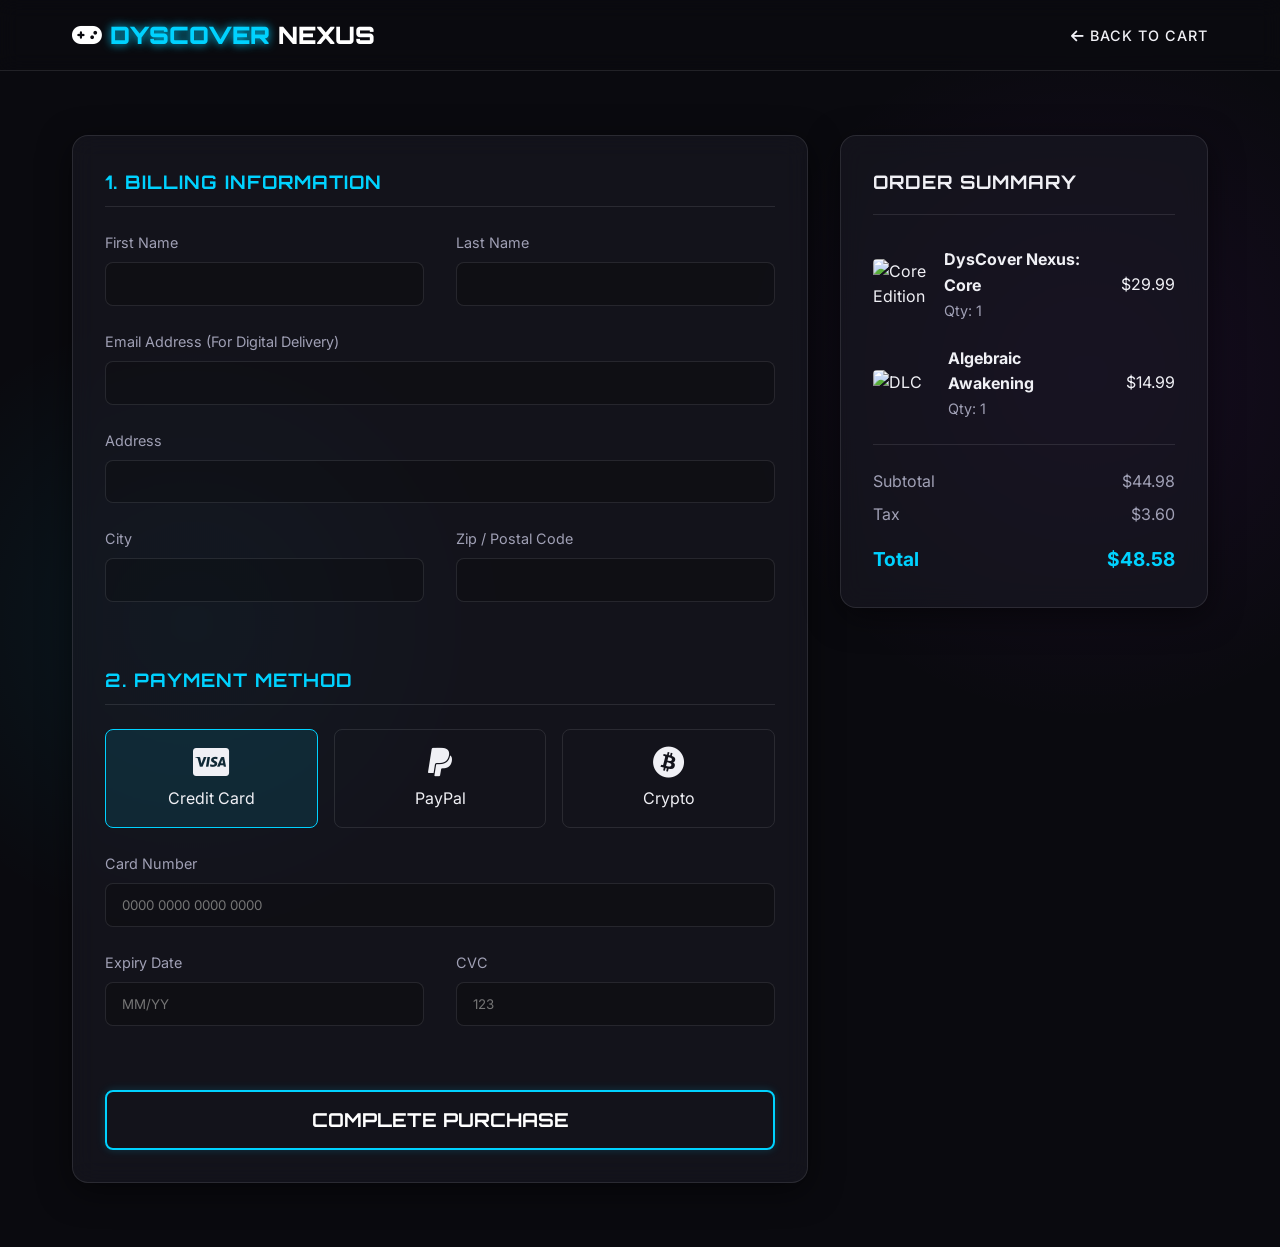
==== pages/checkout.html @ 33b63e37 "Complete UI/UX frontend implementation" ====
<!DOCTYPE html>
<html lang="en">
<head>
    <meta charset="UTF-8">
    <meta name="viewport" content="width=device-width, initial-scale=1.0">
    <title>Checkout - DysCover Nexus</title>
    <link rel="stylesheet" href="../css/style.css">
    <link rel="stylesheet" href="https://cdnjs.cloudflare.com/ajax/libs/font-awesome/6.4.0/css/all.min.css">
    <style>
        .checkout-container {
            margin: 4rem auto;
            display: grid;
            grid-template-columns: 2fr 1fr;
            gap: 2rem;
        }
        .checkout-form {
            padding: 2rem;
        }
        .form-section {
            margin-bottom: 2.5rem;
        }
        .form-section h3 {
            margin-bottom: 1.5rem;
            color: var(--primary);
            border-bottom: 1px solid var(--glass-border);
            padding-bottom: 0.5rem;
        }
        .payment-methods {
            display: flex;
            gap: 1rem;
            margin-bottom: 1.5rem;
        }
        .payment-card {
            flex: 1;
            padding: 1rem;
            border: 1px solid var(--glass-border);
            border-radius: 8px;
            text-align: center;
            cursor: pointer;
            transition: all 0.3s ease;
        }
        .payment-card:hover, .payment-card.active {
            border-color: var(--primary);
            background: rgba(0, 210, 255, 0.1);
        }
        .payment-card i {
            font-size: 2rem;
            margin-bottom: 0.5rem;
        }
        @media (max-width: 992px) {
            .checkout-container { grid-template-columns: 1fr; }
        }
    </style>
</head>
<body>
    <header>
        <div class="container nav-container">
            <a href="../index.html" class="logo">
                <i class="fa-solid fa-gamepad"></i> <span>DYSCOVER</span> NEXUS
            </a>
            <nav class="nav-links">
                <a href="cart.html"><i class="fa-solid fa-arrow-left"></i> Back to Cart</a>
            </nav>
        </div>
    </header>

    <main class="container">
        <div class="checkout-container">
            <!-- Checkout Form -->
            <div class="glass-panel checkout-form">
                <form action="confirmation.html" method="GET">
                    <!-- Billing Info -->
                    <div class="form-section">
                        <h3>1. Billing Information</h3>
                        <div class="grid-2">
                            <div class="form-group">
                                <label>First Name</label>
                                <input type="text" class="form-control" required>
                            </div>
                            <div class="form-group">
                                <label>Last Name</label>
                                <input type="text" class="form-control" required>
                            </div>
                        </div>
                        <div class="form-group">
                            <label>Email Address (For Digital Delivery)</label>
                            <input type="email" class="form-control" required>
                        </div>
                        <div class="form-group">
                            <label>Address</label>
                            <input type="text" class="form-control" required>
                        </div>
                        <div class="grid-2">
                            <div class="form-group">
                                <label>City</label>
                                <input type="text" class="form-control" required>
                            </div>
                            <div class="form-group">
                                <label>Zip / Postal Code</label>
                                <input type="text" class="form-control" required>
                            </div>
                        </div>
                    </div>

                    <!-- Payment Info -->
                    <div class="form-section">
                        <h3>2. Payment Method</h3>
                        <div class="payment-methods">
                            <div class="payment-card active">
                                <i class="fa-brands fa-cc-visa"></i>
                                <div>Credit Card</div>
                            </div>
                            <div class="payment-card">
                                <i class="fa-brands fa-paypal"></i>
                                <div>PayPal</div>
                            </div>
                            <div class="payment-card">
                                <i class="fa-brands fa-bitcoin"></i>
                                <div>Crypto</div>
                            </div>
                        </div>
                        
                        <div class="form-group">
                            <label>Card Number</label>
                            <input type="text" class="form-control" placeholder="0000 0000 0000 0000" required>
                        </div>
                        <div class="grid-2">
                            <div class="form-group">
                                <label>Expiry Date</label>
                                <input type="text" class="form-control" placeholder="MM/YY" required>
                            </div>
                            <div class="form-group">
                                <label>CVC</label>
                                <input type="text" class="form-control" placeholder="123" required>
                            </div>
                        </div>
                    </div>

                    <button type="submit" class="btn btn-primary" style="width: 100%; font-size: 1.2rem; padding: 1rem;">Complete Purchase</button>
                </form>
            </div>

            <!-- Order Summary (Sidebar) -->
            <div class="glass-panel" style="padding: 2rem; height: fit-content;">
                <h3 style="margin-bottom: 2rem; border-bottom: 1px solid var(--glass-border); padding-bottom: 1rem;">Order Summary</h3>
                <div style="display: flex; gap: 1rem; margin-bottom: 1.5rem; align-items: center;">
                    <img src="https://images.unsplash.com/photo-1552820728-8b83bb6b773f?q=80&w=2070&auto=format&fit=crop" style="width: 60px; border-radius: 4px;" alt="Core Edition">
                    <div>
                        <div style="font-weight: bold;">DysCover Nexus: Core</div>
                        <div style="color: var(--text-muted); font-size: 0.9rem;">Qty: 1</div>
                    </div>
                    <div style="margin-left: auto;">$29.99</div>
                </div>
                <div style="display: flex; gap: 1rem; margin-bottom: 1.5rem; align-items: center;">
                    <img src="https://images.unsplash.com/photo-1614680376593-902f74cf0d41?q=80&w=1974&auto=format&fit=crop" style="width: 60px; border-radius: 4px;" alt="DLC">
                    <div>
                        <div style="font-weight: bold;">Algebraic Awakening</div>
                        <div style="color: var(--text-muted); font-size: 0.9rem;">Qty: 1</div>
                    </div>
                    <div style="margin-left: auto;">$14.99</div>
                </div>
                
                <div style="border-top: 1px solid var(--glass-border); padding-top: 1.5rem; margin-top: 1.5rem;">
                    <div style="display: flex; justify-content: space-between; margin-bottom: 0.5rem; color: var(--text-muted);">
                        <span>Subtotal</span>
                        <span>$44.98</span>
                    </div>
                    <div style="display: flex; justify-content: space-between; margin-bottom: 0.5rem; color: var(--text-muted);">
                        <span>Tax</span>
                        <span>$3.60</span>
                    </div>
                    <div style="display: flex; justify-content: space-between; margin-top: 1rem; font-size: 1.2rem; font-weight: bold; color: var(--primary);">
                        <span>Total</span>
                        <span>$48.58</span>
                    </div>
                </div>
            </div>
        </div>
    </main>

    <script>
        // Simple UI interaction for payment methods
        document.querySelectorAll('.payment-card').forEach(card => {
            card.addEventListener('click', function() {
                document.querySelectorAll('.payment-card').forEach(c => c.classList.remove('active'));
                this.classList.add('active');
            });
        });
    </script>
</body>
</html>
---- css/style.css ----
@import url('https://fonts.googleapis.com/css2?family=Inter:wght@300;400;500;600;700&family=Orbitron:wght@400;500;700;900&display=swap');

:root {
  /* Color Palette */
  --bg-dark: #0a0a0f;
  --bg-darker: #050507;
  --primary: #00d2ff;
  --secondary: #b026ff;
  --text-main: #f0f0f5;
  --text-muted: #a0a0b5;
  
  /* Glassmorphism */
  --glass-bg: rgba(25, 25, 35, 0.6);
  --glass-border: rgba(255, 255, 255, 0.1);
  --glass-shadow: 0 8px 32px 0 rgba(0, 0, 0, 0.5);
  
  /* Gradients */
  --neon-gradient: linear-gradient(90deg, var(--primary) 0%, var(--secondary) 100%);
  
  /* Typography */
  --font-heading: 'Orbitron', sans-serif;
  --font-body: 'Inter', sans-serif;
  
  /* Layout */
  --container-width: 1200px;
}

* {
  margin: 0;
  padding: 0;
  box-sizing: border-box;
}

body {
  font-family: var(--font-body);
  background-color: var(--bg-dark);
  color: var(--text-main);
  line-height: 1.6;
  overflow-x: hidden;
  background-image: 
    radial-gradient(circle at 15% 50%, rgba(0, 210, 255, 0.08), transparent 25%),
    radial-gradient(circle at 85% 30%, rgba(176, 38, 255, 0.08), transparent 25%);
}

a {
  text-decoration: none;
  color: var(--primary);
  transition: all 0.3s ease;
}

ul {
  list-style: none;
}

.container {
  max-width: var(--container-width);
  margin: 0 auto;
  padding: 0 2rem;
}

/* Typography */
h1, h2, h3, h4, h5, h6 {
  font-family: var(--font-heading);
  text-transform: uppercase;
  letter-spacing: 1px;
}

.gradient-text {
  background: var(--neon-gradient);
  -webkit-background-clip: text;
  -webkit-text-fill-color: transparent;
  display: inline-block;
}

/* Glassmorphism Utilities */
.glass-panel {
  background: var(--glass-bg);
  backdrop-filter: blur(12px);
  -webkit-backdrop-filter: blur(12px);
  border: 1px solid var(--glass-border);
  box-shadow: var(--glass-shadow);
  border-radius: 16px;
}

/* Buttons */
.btn {
  display: inline-block;
  padding: 0.8rem 2rem;
  font-family: var(--font-heading);
  font-weight: 700;
  font-size: 1rem;
  text-transform: uppercase;
  border-radius: 8px;
  cursor: pointer;
  transition: all 0.3s ease;
  border: none;
  position: relative;
  overflow: hidden;
  z-index: 1;
}

.btn-primary {
  background: transparent;
  color: #fff;
  border: 2px solid var(--primary);
  box-shadow: 0 0 10px rgba(0, 210, 255, 0.2);
}

.btn-primary::before {
  content: '';
  position: absolute;
  top: 0; left: 0; right: 0; bottom: 0;
  background: var(--neon-gradient);
  z-index: -1;
  transition: opacity 0.3s ease;
  opacity: 0;
}

.btn-primary:hover::before {
  opacity: 1;
}

.btn-primary:hover {
  box-shadow: 0 0 20px rgba(0, 210, 255, 0.6);
  border-color: transparent;
}

.btn-secondary {
  background: rgba(255,255,255,0.05);
  color: var(--text-main);
  border: 1px solid var(--glass-border);
}

.btn-secondary:hover {
  background: rgba(255,255,255,0.1);
}

/* Navbar */
header {
  position: sticky;
  top: 0;
  z-index: 100;
  padding: 1rem 0;
  border-bottom: 1px solid var(--glass-border);
  background: rgba(10, 10, 15, 0.8);
  backdrop-filter: blur(10px);
}

.nav-container {
  display: flex;
  justify-content: space-between;
  align-items: center;
}

.logo {
  font-family: var(--font-heading);
  font-size: 1.5rem;
  font-weight: 900;
  color: #fff;
  display: flex;
  align-items: center;
  gap: 0.5rem;
}

.logo span {
  color: var(--primary);
  text-shadow: 0 0 10px var(--primary);
}

.nav-links {
  display: flex;
  gap: 2rem;
}

.nav-links a {
  color: var(--text-main);
  font-weight: 500;
  font-size: 0.9rem;
  text-transform: uppercase;
  letter-spacing: 1px;
}

.nav-links a:hover {
  color: var(--primary);
  text-shadow: 0 0 8px rgba(0, 210, 255, 0.6);
}

.nav-actions {
  display: flex;
  gap: 1rem;
}

.mobile-menu-btn {
  display: none;
  background: none;
  border: none;
  color: #fff;
  font-size: 1.5rem;
  cursor: pointer;
}

/* Footer */
footer {
  margin-top: 4rem;
  padding: 3rem 0;
  border-top: 1px solid var(--glass-border);
  background: var(--bg-darker);
  text-align: center;
}

.footer-content {
  display: flex;
  flex-direction: column;
  gap: 1rem;
}

.social-links {
  display: flex;
  justify-content: center;
  gap: 1.5rem;
  margin-top: 1rem;
}

.social-links a {
  color: var(--text-muted);
  font-size: 1.5rem;
}

.social-links a:hover {
  color: var(--primary);
}

/* Form Styles */
.form-group {
  margin-bottom: 1.5rem;
}

.form-group label {
  display: block;
  margin-bottom: 0.5rem;
  font-size: 0.9rem;
  color: var(--text-muted);
}

.form-control {
  width: 100%;
  padding: 0.8rem 1rem;
  background: rgba(0,0,0,0.2);
  border: 1px solid var(--glass-border);
  border-radius: 8px;
  color: #fff;
  font-family: var(--font-body);
  transition: all 0.3s ease;
}

.form-control:focus {
  outline: none;
  border-color: var(--primary);
  box-shadow: 0 0 10px rgba(0, 210, 255, 0.2);
}

.form-error {
  color: #ff3366;
  font-size: 0.8rem;
  margin-top: 0.3rem;
  display: none;
}

/* Layout Utilities */
.section-padding {
  padding: 5rem 0;
}

.text-center {
  text-align: center;
}

.grid-2 {
  display: grid;
  grid-template-columns: 1fr 1fr;
  gap: 2rem;
}

.grid-3 {
  display: grid;
  grid-template-columns: repeat(3, 1fr);
  gap: 2rem;
}

/* Animations */
@keyframes float {
  0% { transform: translateY(0px); }
  50% { transform: translateY(-10px); }
  100% { transform: translateY(0px); }
}

@keyframes pulse-glow {
  0% { box-shadow: 0 0 10px rgba(0, 210, 255, 0.2); }
  50% { box-shadow: 0 0 20px rgba(0, 210, 255, 0.5); }
  100% { box-shadow: 0 0 10px rgba(0, 210, 255, 0.2); }
}

/* Responsive */
@media (max-width: 992px) {
  .grid-3 { grid-template-columns: repeat(2, 1fr); }
}

@media (max-width: 768px) {
  .nav-links, .nav-actions .btn {
    display: none;
  }
  
  .mobile-menu-btn {
    display: block;
  }
  
  .grid-2, .grid-3 {
    grid-template-columns: 1fr;
  }
  
  .nav-links.active {
    display: flex;
    flex-direction: column;
    position: absolute;
    top: 100%;
    left: 0;
    right: 0;
    background: var(--bg-darker);
    padding: 2rem;
    border-bottom: 1px solid var(--glass-border);
  }
}
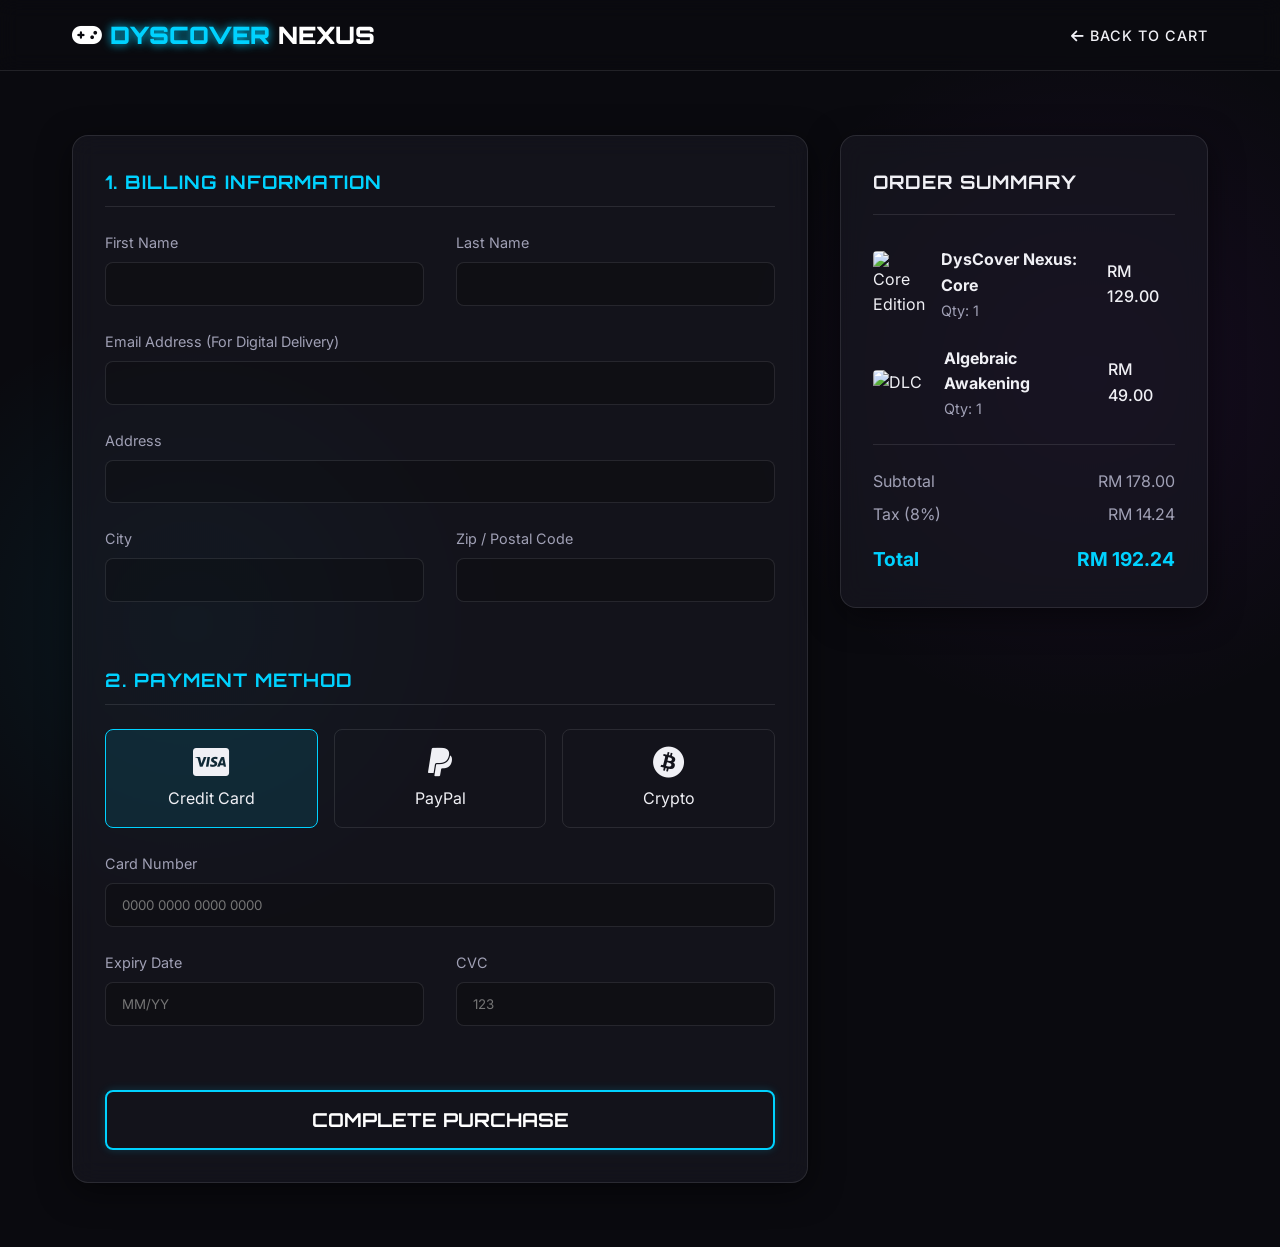
==== commit 7e1983ce: "Implement client-side interactive cart rendering and element deletion handlers" ====
--- a/pages/checkout.html
+++ b/pages/checkout.html
@@ -66,10 +66,8 @@
 
     <main class="container">
         <div class="checkout-container">
-            <!-- Checkout Form -->
             <div class="glass-panel checkout-form">
                 <form action="confirmation.html" method="GET">
-                    <!-- Billing Info -->
                     <div class="form-section">
                         <h3>1. Billing Information</h3>
                         <div class="grid-2">
@@ -102,7 +100,6 @@
                         </div>
                     </div>
 
-                    <!-- Payment Info -->
                     <div class="form-section">
                         <h3>2. Payment Method</h3>
                         <div class="payment-methods">
@@ -140,38 +137,39 @@
                 </form>
             </div>
 
-            <!-- Order Summary (Sidebar) -->
             <div class="glass-panel" style="padding: 2rem; height: fit-content;">
                 <h3 style="margin-bottom: 2rem; border-bottom: 1px solid var(--glass-border); padding-bottom: 1rem;">Order Summary</h3>
+                
                 <div style="display: flex; gap: 1rem; margin-bottom: 1.5rem; align-items: center;">
                     <img src="https://images.unsplash.com/photo-1552820728-8b83bb6b773f?q=80&w=2070&auto=format&fit=crop" style="width: 60px; border-radius: 4px;" alt="Core Edition">
                     <div>
                         <div style="font-weight: bold;">DysCover Nexus: Core</div>
                         <div style="color: var(--text-muted); font-size: 0.9rem;">Qty: 1</div>
                     </div>
-                    <div style="margin-left: auto;">$29.99</div>
+                    <div style="margin-left: auto; font-weight: 500;">RM 129.00</div>
                 </div>
+
                 <div style="display: flex; gap: 1rem; margin-bottom: 1.5rem; align-items: center;">
                     <img src="https://images.unsplash.com/photo-1614680376593-902f74cf0d41?q=80&w=1974&auto=format&fit=crop" style="width: 60px; border-radius: 4px;" alt="DLC">
                     <div>
                         <div style="font-weight: bold;">Algebraic Awakening</div>
                         <div style="color: var(--text-muted); font-size: 0.9rem;">Qty: 1</div>
                     </div>
-                    <div style="margin-left: auto;">$14.99</div>
+                    <div style="margin-left: auto; font-weight: 500;">RM 49.00</div>
                 </div>
                 
                 <div style="border-top: 1px solid var(--glass-border); padding-top: 1.5rem; margin-top: 1.5rem;">
                     <div style="display: flex; justify-content: space-between; margin-bottom: 0.5rem; color: var(--text-muted);">
                         <span>Subtotal</span>
-                        <span>$44.98</span>
+                        <span>RM 178.00</span>
                     </div>
                     <div style="display: flex; justify-content: space-between; margin-bottom: 0.5rem; color: var(--text-muted);">
-                        <span>Tax</span>
-                        <span>$3.60</span>
+                        <span>Tax (8%)</span>
+                        <span>RM 14.24</span>
                     </div>
                     <div style="display: flex; justify-content: space-between; margin-top: 1rem; font-size: 1.2rem; font-weight: bold; color: var(--primary);">
                         <span>Total</span>
-                        <span>$48.58</span>
+                        <span>RM 192.24</span>
                     </div>
                 </div>
             </div>
@@ -179,7 +177,7 @@
     </main>
 
     <script>
-        // Simple UI interaction for payment methods
+        // Simple UI interaction for payment methods selection
         document.querySelectorAll('.payment-card').forEach(card => {
             card.addEventListener('click', function() {
                 document.querySelectorAll('.payment-card').forEach(c => c.classList.remove('active'));
@@ -188,4 +186,4 @@
         });
     </script>
 </body>
-</html>
+</html>
